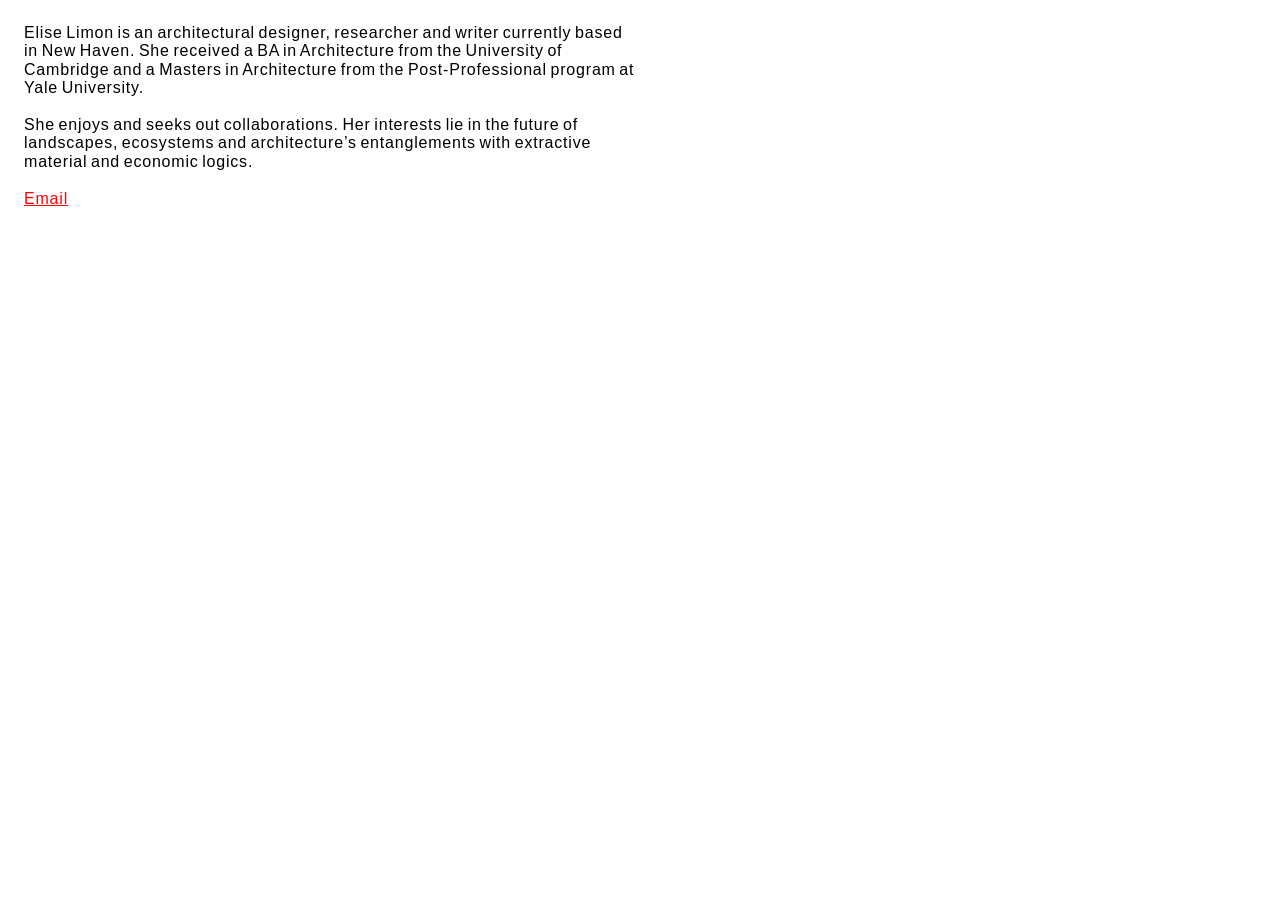
==== index.html @ 4f5933bf "Add files via upload" ====
<!DOCTYPE html>
<html>
    <head>
        <meta charset="utf-8">
        <meta name="viewport" content="width=device-width, initial-scale=1">
        <link rel="stylesheet" href="css/style.css">
        <title>Elise Limon</title>
    </head>
    <body>
        <div id="bio">
            Elise Limon is an architectural designer, researcher and writer currently based in New Haven. She received a BA in Architecture from the University of Cambridge and a Masters in Architecture from the Post-Professional program at Yale University. <br><br>
            She enjoys and seeks out collaborations. Her interests lie in the future of landscapes, ecosystems and architecture’s entanglements with extractive material and economic logics. 
        <br><br>
            <a href="mailto:emb.limon@gmail.com">Email</a>
        </div>
        <script src="js/script.js"></script>
    </body>
</html>
---- css/style.css ----
@font-face {
  font-family: hersh;
  src: url(../assets/Hershey-Noailles-Futura-Duplex-Regular.ttf);
}

html {
		font-size: 16px;
		margin:  1em;
}

#bio {
		font-family: sans-serif;
    font-size: 1em;
    line-height: 1.15em;
    letter-spacing: .05em;
    word-spacing: -0.1em;
    width: 50%;
    max-width: 650px;
    -webkit-font-smoothing: antialiased;
    }

a {
	color:  red;
}

@media screen and (max-width: 780px) {
	#bio {
		width:  100%;
	}
}
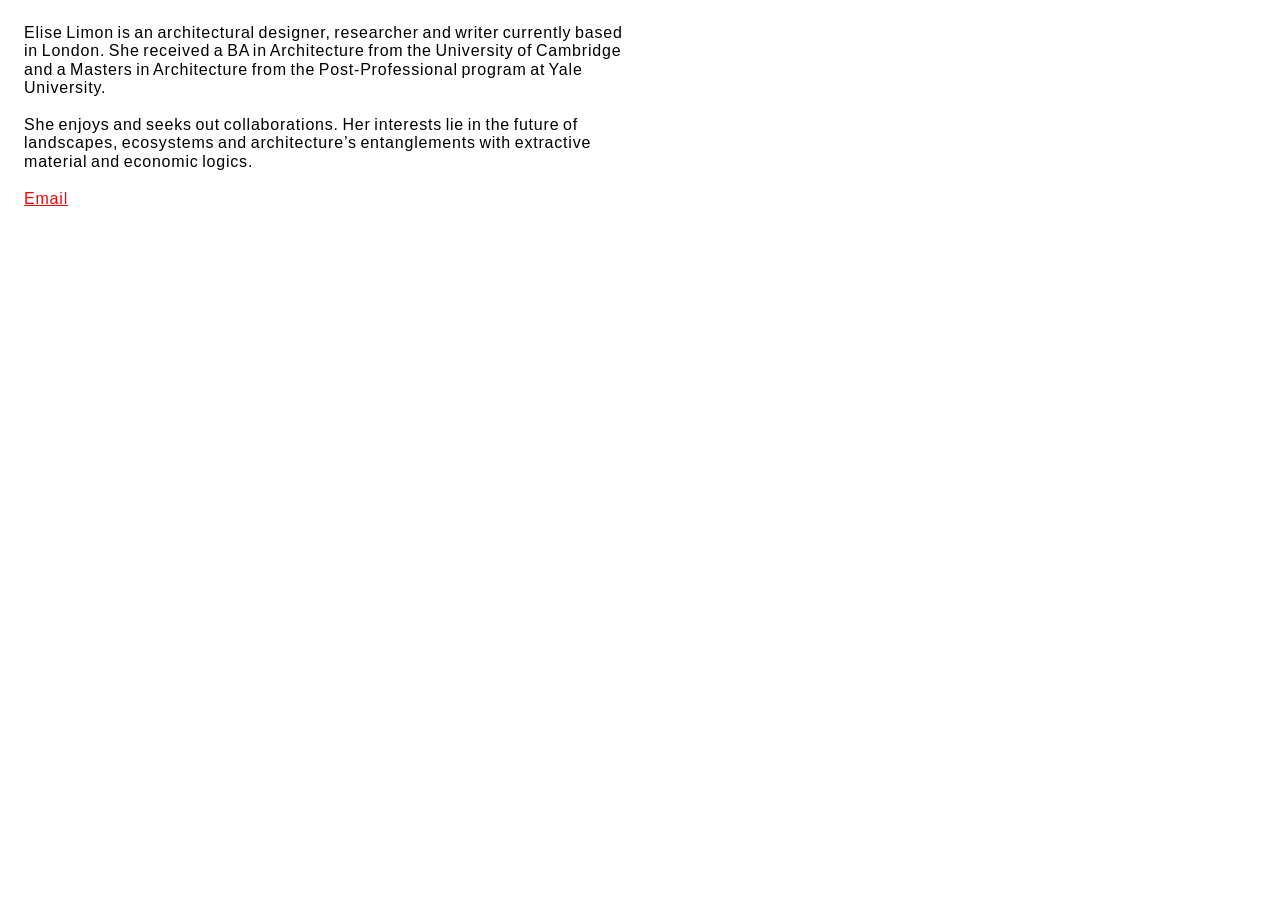
==== commit 4d0e1d18: "Update index.html" ====
--- a/index.html
+++ b/index.html
@@ -5,14 +5,15 @@
         <meta name="viewport" content="width=device-width, initial-scale=1">
         <link rel="stylesheet" href="css/style.css">
         <title>Elise Limon</title>
+        <link rel="icon" type="image/x-icon" href="elise-favicon.png">
     </head>
     <body>
         <div id="bio">
-            Elise Limon is an architectural designer, researcher and writer currently based in New Haven. She received a BA in Architecture from the University of Cambridge and a Masters in Architecture from the Post-Professional program at Yale University. <br><br>
+            Elise Limon is an architectural designer, researcher and writer currently based in London. She received a BA in Architecture from the University of Cambridge and a Masters in Architecture from the Post-Professional program at Yale University. <br><br>
             She enjoys and seeks out collaborations. Her interests lie in the future of landscapes, ecosystems and architecture’s entanglements with extractive material and economic logics. 
         <br><br>
             <a href="mailto:emb.limon@gmail.com">Email</a>
         </div>
         <script src="js/script.js"></script>
     </body>
-</html>+</html>
--- a/css/style.css
+++ b/css/style.css
@@ -16,8 +16,8 @@
     word-spacing: -0.1em;
     width: 50%;
     max-width: 650px;
-    -webkit-font-smoothing: antialiased;
-    }
+/*    -webkit-font-smoothing: antialiased;
+*/    }
 
 a {
 	color:  red;
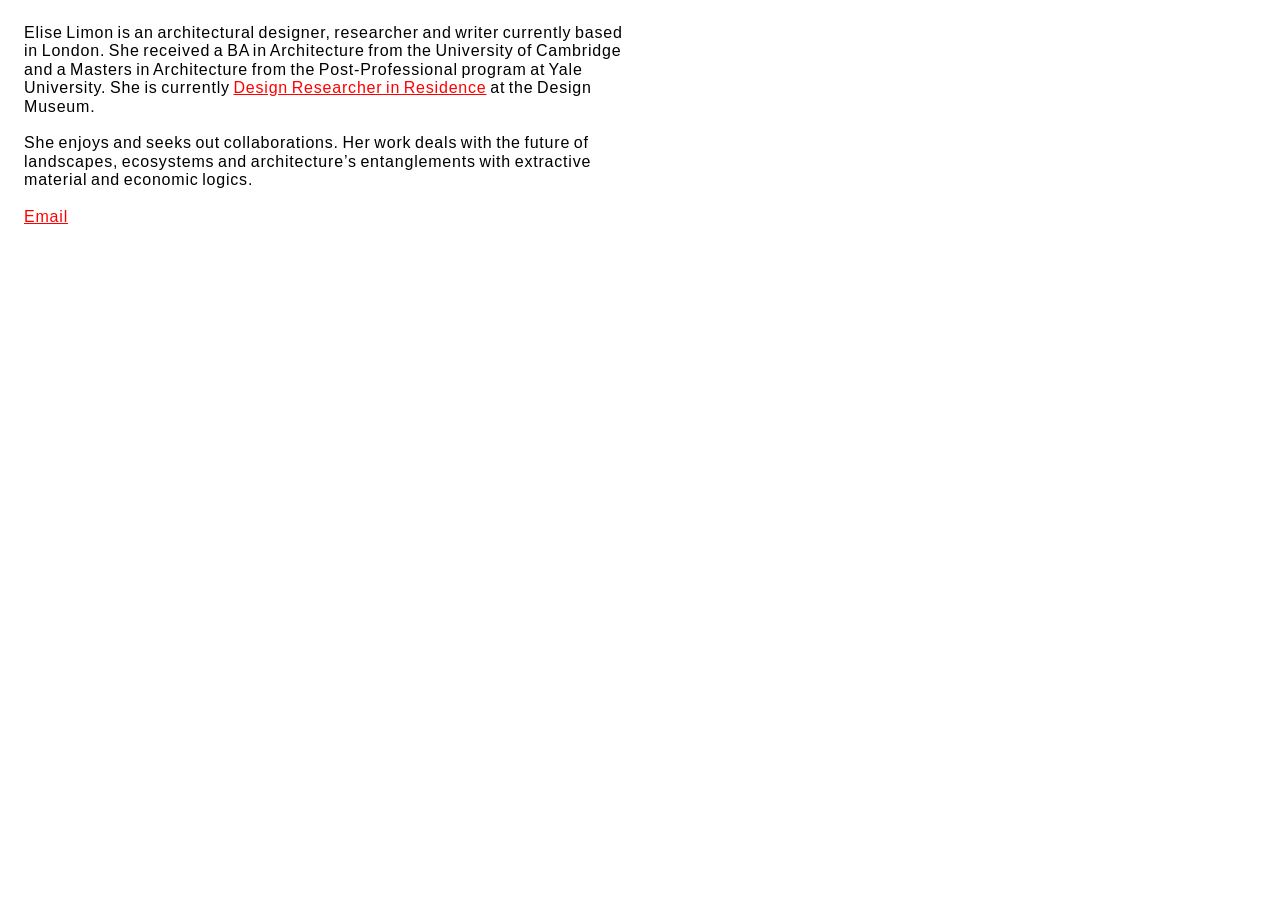
==== commit cddfb6c8: "Update index.html" ====
--- a/index.html
+++ b/index.html
@@ -9,10 +9,10 @@
     </head>
     <body>
         <div id="bio">
-            Elise Limon is an architectural designer, researcher and writer currently based in London. She received a BA in Architecture from the University of Cambridge and a Masters in Architecture from the Post-Professional program at Yale University. <br><br>
-            She enjoys and seeks out collaborations. Her interests lie in the future of landscapes, ecosystems and architecture’s entanglements with extractive material and economic logics. 
+            Elise Limon is an architectural designer, researcher and writer currently based in London. She received a BA in Architecture from the University of Cambridge and a Masters in Architecture from the Post-Professional program at Yale University. She is currently <a href="https://futureobservatory.org/research/network/elise-limon">Design Researcher in Residence</a> at the Design Museum. <br><br>
+            She enjoys and seeks out collaborations. Her work deals with the future of landscapes, ecosystems and architecture’s entanglements with extractive material and economic logics. 
         <br><br>
-            <a href="mailto:emb.limon@gmail.com">Email</a>
+            <a href="mailto:elise.limon@gmail.com">Email</a>
         </div>
         <script src="js/script.js"></script>
     </body>
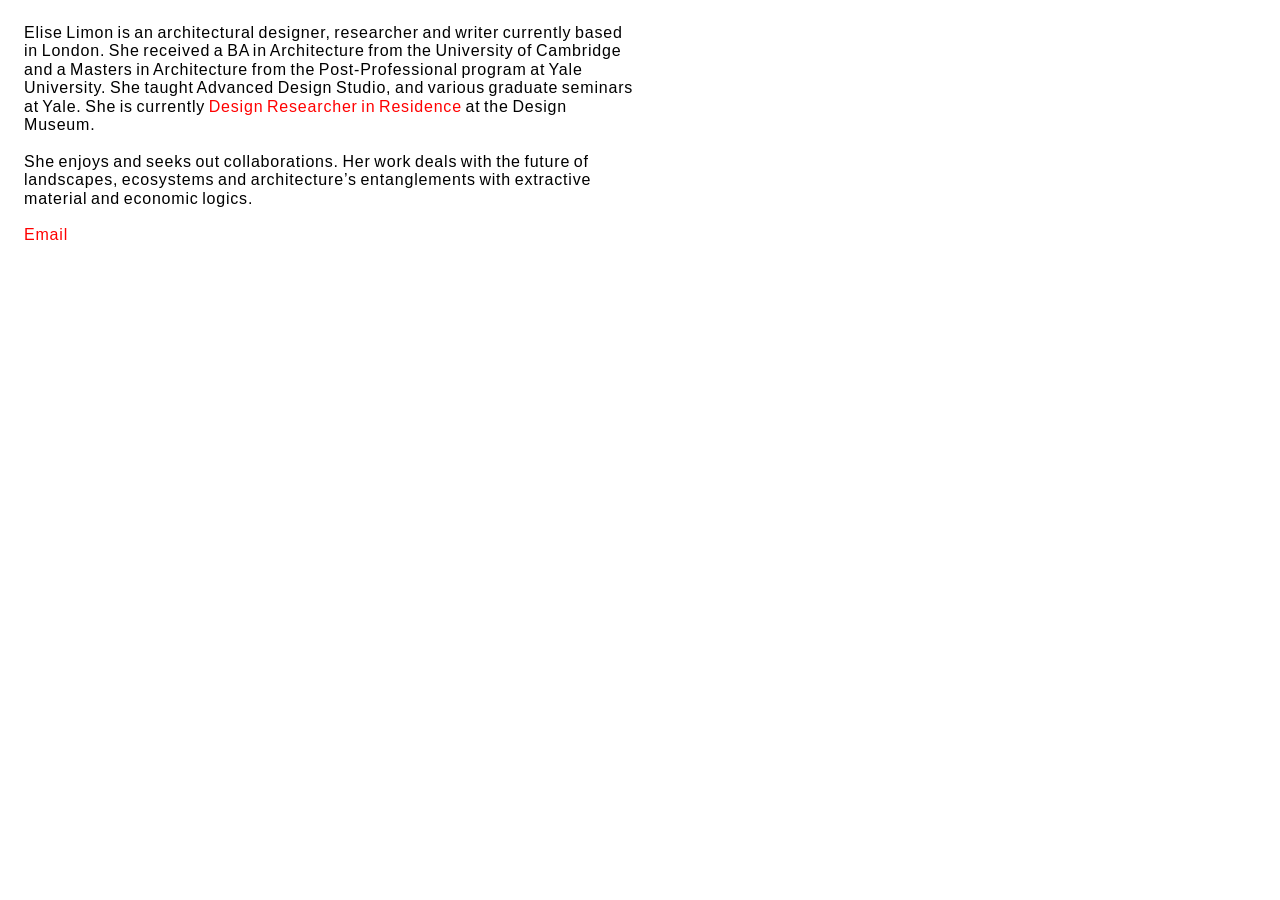
==== commit 8dc38732: "update description" ====
--- a/index.html
+++ b/index.html
@@ -9,7 +9,7 @@
     </head>
     <body>
         <div id="bio">
-            Elise Limon is an architectural designer, researcher and writer currently based in London. She received a BA in Architecture from the University of Cambridge and a Masters in Architecture from the Post-Professional program at Yale University. She is currently <a href="https://futureobservatory.org/research/network/elise-limon">Design Researcher in Residence</a> at the Design Museum. <br><br>
+            Elise Limon is an architectural designer, researcher and writer currently based in London. She received a BA in Architecture from the University of Cambridge and a Masters in Architecture from the Post-Professional program at Yale University. She taught Advanced Design Studio, and various graduate seminars at Yale. She is currently <a href="https://futureobservatory.org/research/network/elise-limon">Design Researcher in Residence</a> at the Design Museum. <br><br>
             She enjoys and seeks out collaborations. Her work deals with the future of landscapes, ecosystems and architecture’s entanglements with extractive material and economic logics. 
         <br><br>
             <a href="mailto:elise.limon@gmail.com">Email</a>
--- a/css/style.css
+++ b/css/style.css
@@ -23,9 +23,37 @@
 	color:  red;
 }
 
+a:link {
+  color: red;
+  background-color: transparent;
+  text-decoration: none;
+}
 @media screen and (max-width: 780px) {
 	#bio {
 		width:  100%;
 	}
 }
 
+/* Graphic page image styling */
+.graphic-grid {
+  display: grid;
+  grid-template-columns: repeat(auto-fill, minmax(750px, 1fr));
+  gap: 24px; /* space between images */
+  max-width: 900px; /* optional container limit */
+  margin: 0 auto; /* center grid */
+}
+
+.graphic-grid img {
+  width: 100%;      /* images fill the column width */
+  height: auto;     /* maintain aspect ratio */
+  display: block;   /* remove small gaps under images */
+}
+
+.back-title {
+  font-family: sans-serif;   /* same as Back link */
+  font-size: 1em;            /* match Back link size */
+  letter-spacing: 0.05em;    /* same as #bio */
+  color: red !important;                /* same color as Back link */
+  text-decoration: none;     /* like the link */
+  margin: 0;                 /* remove extra spacing */
+}
